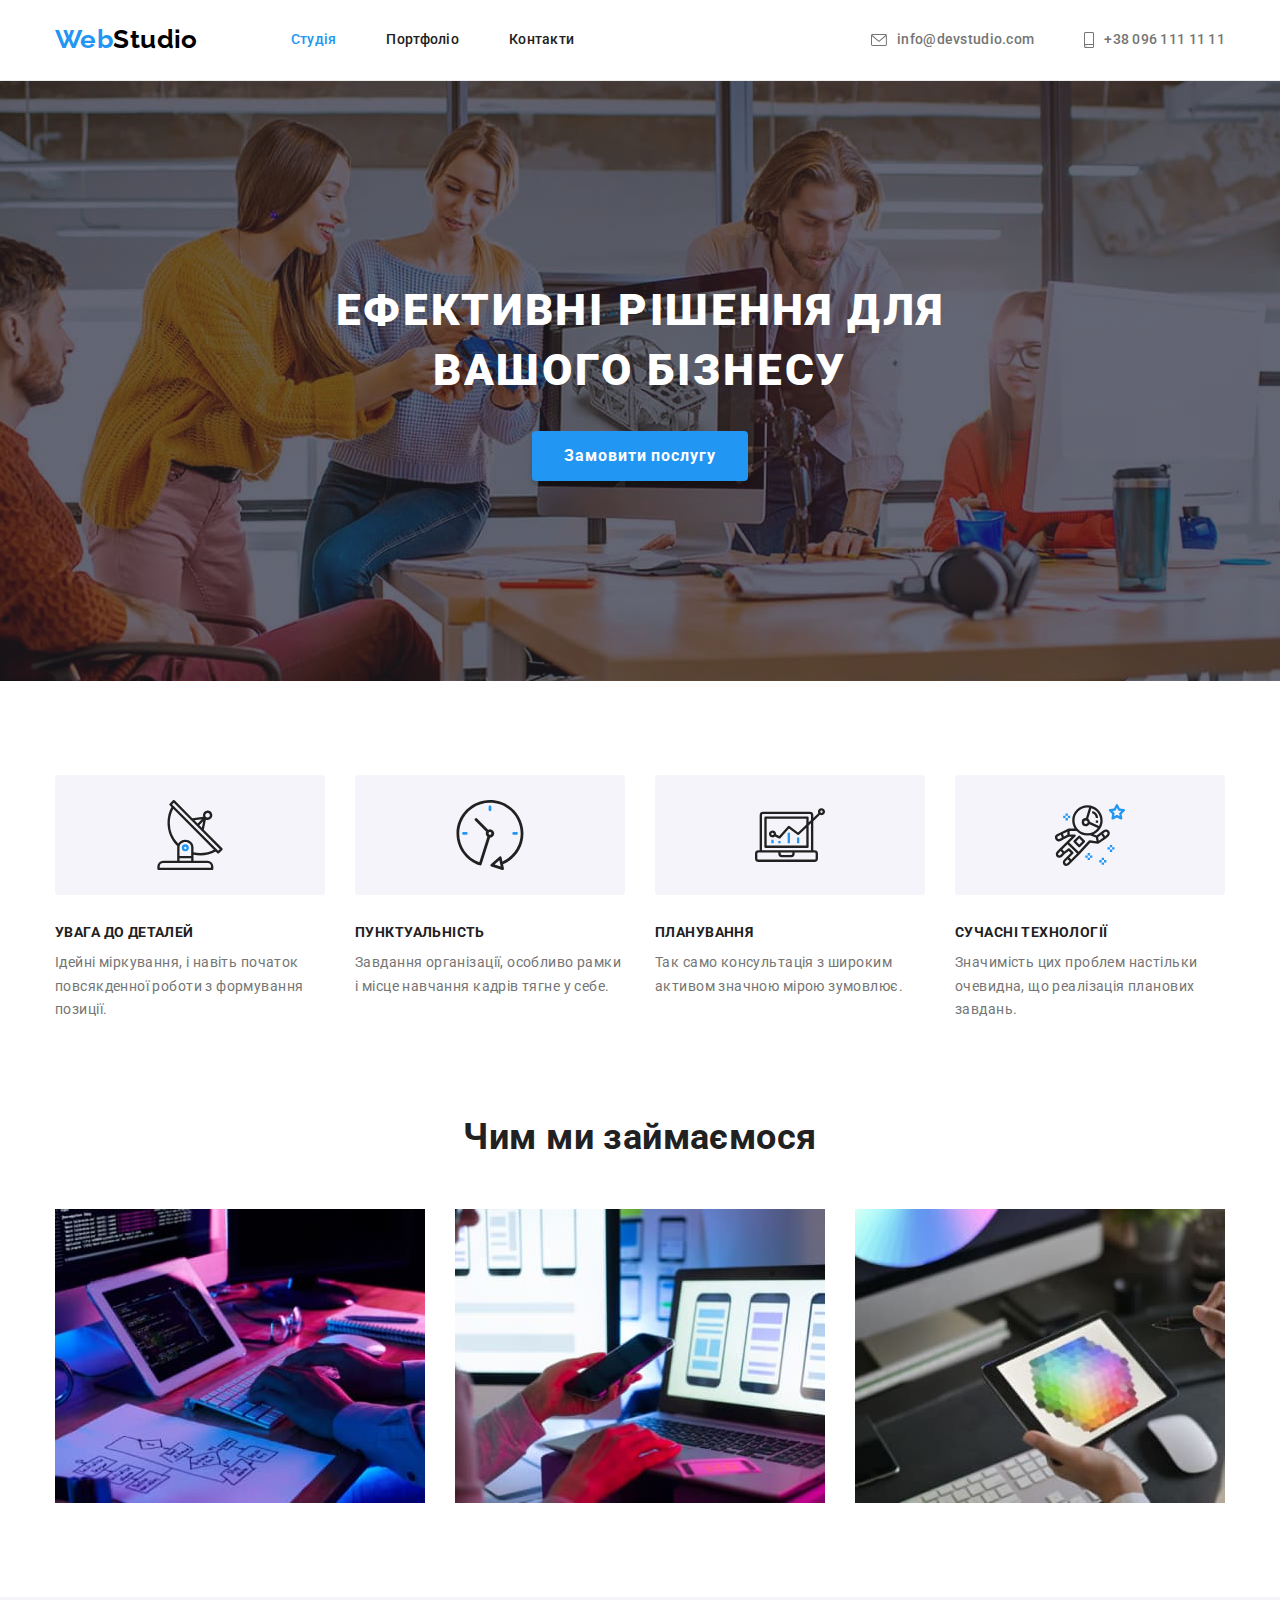
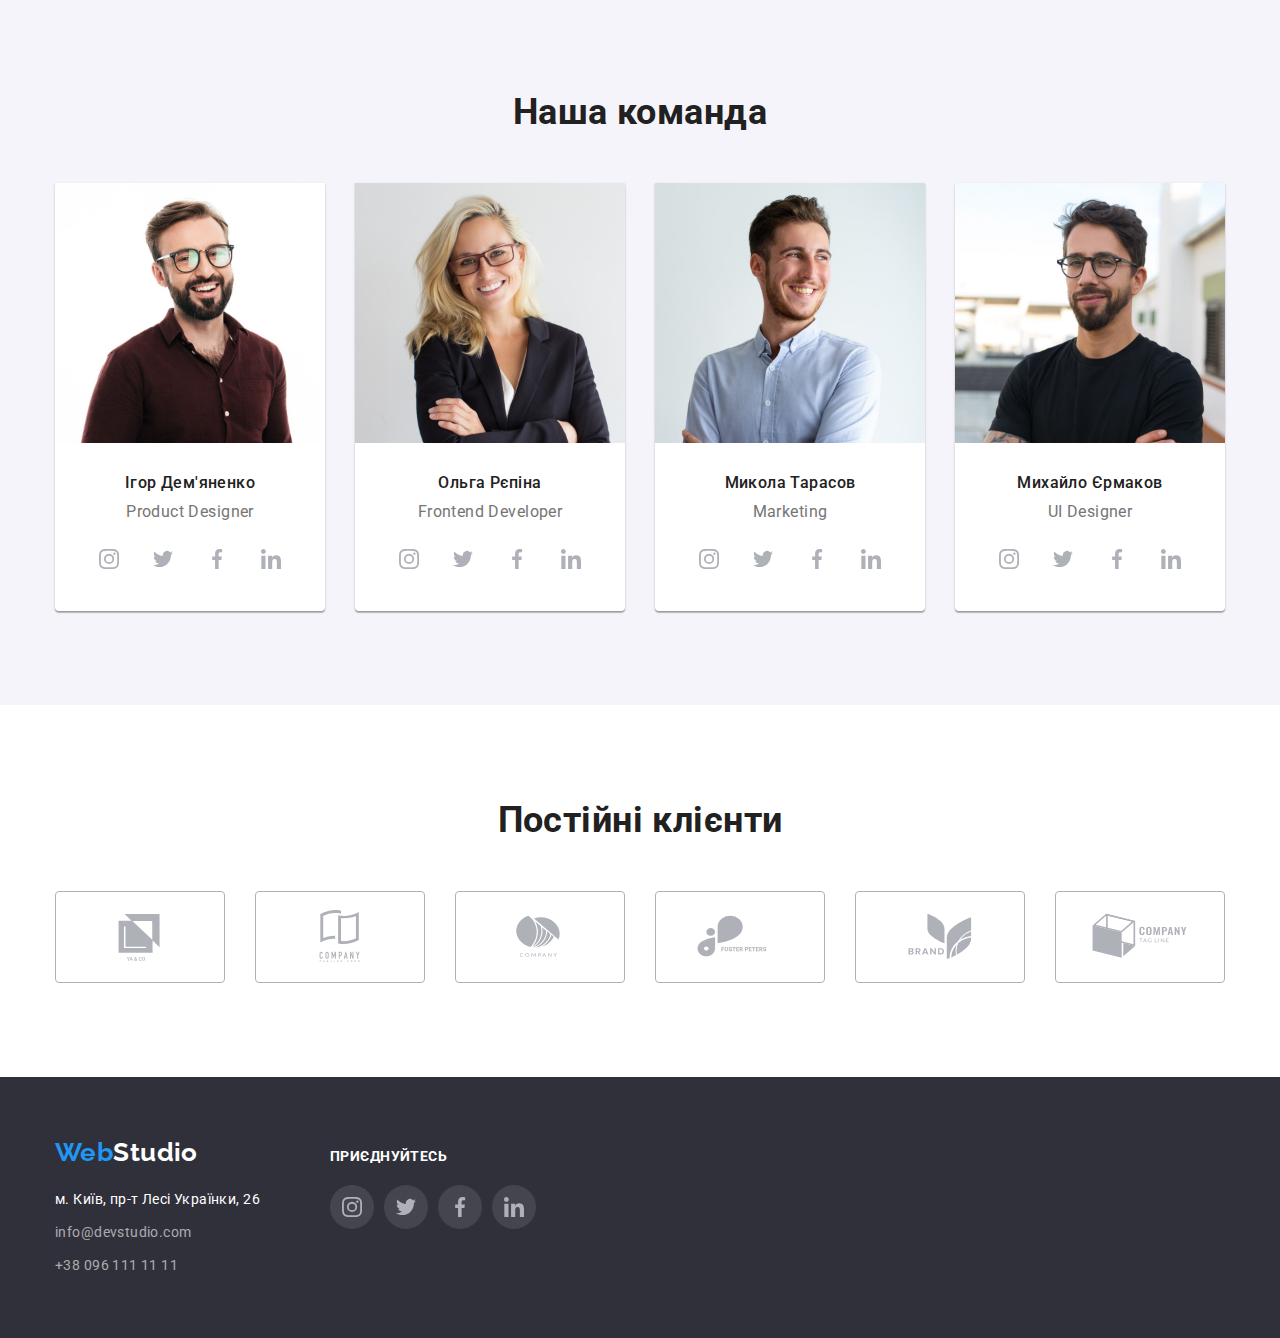
==== index.html @ 1051dbdd "add files" ====
<!DOCTYPE html>
<html lang="uk">
  <head>
    <meta charset="UTF-8" />
    <meta http-equiv="X-UA-Compatible" content="IE=edge" />
    <meta name="viewport" content="width=device-width, initial-scale=1.0" />
    <title>WebStudio</title>
    <link
      href="https://fonts.googleapis.com/css2?family=Raleway:wght@700&family=Roboto:wght@400;500;700;900&display=swap"
      rel="stylesheet"
    />
    <link
      rel="stylesheet"
      href="https://cdnjs.cloudflare.com/ajax/libs/modern-normalize/1.1.0/modern-normalize.css"
      integrity="sha512-Y0MM+V6ymRKN2zStTqzQ227DWhhp4Mzdo6gnlRnuaNCbc+YN/ZH0sBCLTM4M0oSy9c9VKiCvd4Jk44aCLrNS5Q=="
      crossorigin="anonymous"
      referrerpolicy="no-referrer"
    />
    <link rel="stylesheet" href="./css/styles.css" />
  </head>
  <body>
    <!-- Шапка сайту -->

    <header class="top">
      <div class="container">
        <nav class="nav">
          <a class="logo link" href="./index.html"
            >Web<span class="top-logo-studio">Studio</span></a
          >
          <ul class="nav-list list">
            <li class="nav-list-item">
              <a class="nav-link link current" href="./index.html">Студія</a>
            </li>
            <li class="nav-list-item">
              <a class="nav-link link" href="./portfolio.html">Портфоліо</a>
            </li>
            <li class="nav-list-item"><a class="nav-link link" href="">Контакти</a></li>
          </ul>
        </nav>
        <ul class="contact-list list">
          <li class="contact-list-item">
            <a class="contact-link link" href="mailto:info@devstudi.com">
              <svg class="icon-envelope" width="16px" height="12px">
                <use href="./images/icons.svg#icon-envelope"></use></svg
              >info@devstudio.com</a
            >
          </li>
          <li class="contact-list-item">
            <a class="contact-link link" href="tel:80961111111"
              ><svg class="icon-smartphone" width="10px" height="16px">
                <use href="./images/icons.svg#icon-smartphone"></use></svg
              >+38 096 111 11 11</a
            >
          </li>
        </ul>
      </div>
    </header>

    <main>
      <!-- Герой -->

      <section class="hero section">
        <div class="container">
          <h1 class="hero-title">Ефективні рішення для вашого бізнесу</h1>
          <button class="hero-button" type="button">Замовити послугу</button>
        </div>
      </section>

      <!-- Наші переваги -->

      <section class="features section">
        <div class="container">
          <h2 class="visually-hidden">Наші переваги</h2>
          <ul class="features-list list">
            <li class="features-list-item">
              <div class="icon-thumb">
                <svg class="features-icon" width="70px" height="70px">
                  <use href="./images/icons.svg#icon-antenna"></use>
                </svg>
              </div>

              <h3 class="features-title">Увага до деталей</h3>
              <p class="features-text">
                Ідейні міркування, і навіть початок повсякденної роботи з формування позиції.
              </p>
            </li>
            <li class="features-list-item">
              <div class="icon-thumb">
                <svg class="features-icon" width="70px" height="70px">
                  <use href="./images/icons.svg#icon-clock"></use>
                </svg>
              </div>
              <h3 class="features-title">Пунктуальність</h3>
              <p class="features-text">
                Завдання організації, особливо рамки і місце навчання кадрів тягне у себе.
              </p>
            </li>
            <li class="features-list-item">
              <div class="icon-thumb">
                <svg class="features-icon" width="70px" height="70px">
                  <use href="./images/icons.svg#icon-diagram"></use>
                </svg>
              </div>
              <h3 class="features-title">Планування</h3>
              <p class="features-text">
                Так само консультація з широким активом значною мірою зумовлює.
              </p>
            </li>
            <li class="features-list-item">
              <div class="icon-thumb">
                <svg class="features-icon" width="70px" height="70px">
                  <use href="./images/icons.svg#icon-astronaut"></use>
                </svg>
              </div>
              <h3 class="features-title">Сучасні технології</h3>
              <p class="features-text">
                Значимість цих проблем настільки очевидна, що реалізація планових завдань.
              </p>
            </li>
          </ul>
        </div>
      </section>

      <!-- Чим ми займаємося -->

      <section class="work section">
        <div class="container">
          <h2 class="section-title">Чим ми займаємося</h2>
          <ul class="work-list list">
            <li class="work-list-item">
              <img
                class="picture"
                src="./images/work/imga.jpg"
                alt="Розробка сайтів"
                width="370"
                height="294"
              />
            </li>
            <li class="work-list-item">
              <img
                class="picture"
                src="./images/work/imgb.jpg"
                alt="Створення мобільних версій сайтів"
                width="370"
                height="294"
              />
            </li>
            <li class="work-list-item">
              <img
                class="picture"
                src="./images/work/imgc.jpg"
                alt="Розробка дизайну"
                width="370"
                height="294"
              />
            </li>
          </ul>
        </div>
      </section>

      <!-- Наша команда -->

      <section class="team section">
        <div class="container">
          <h2 class="section-title">Наша команда</h2>
          <ul class="team-list list">
            <li class="team-list-item">
              <img
                class="picture"
                src="./images/our-team/ihor.jpg"
                alt="Ігор Дем'яненко"
                width="270"
                height="260"
              />
              <div class="card-description">
                <h3 class="team-title">Ігор Дем'яненко</h3>
                <p class="team-text">Product Designer</p>

                <ul class="social-links-list list">
                  <li class="social-list-item">
                    <a href="#" class="social-link link">
                      <svg class="social-icon" width="20px" height="20px">
                        <use href="./images/icons.svg#icon-instagram"></use>
                      </svg>
                    </a>
                  </li>
                  <li class="social-list-item">
                    <a href="" class="social-link link">
                      <svg class="social-icon" width="20px" height="20px">
                        <use href="./images/icons.svg#icon-twitter"></use>
                      </svg>
                    </a>
                  </li>
                  <li class="social-list-item">
                    <a href="" class="social-link link">
                      <svg class="social-icon" width="20px" height="20px">
                        <use href="./images/icons.svg#icon-facebook"></use>
                      </svg>
                    </a>
                  </li>
                  <li class="social-list-item">
                    <a href="" class="social-link link">
                      <svg class="social-icon" width="20px" height="20px">
                        <use href="./images/icons.svg#icon-linkedin"></use>
                      </svg>
                    </a>
                  </li>
                </ul>
              </div>
            </li>
            <li class="team-list-item">
              <img
                class="picture"
                src="./images/our-team/olga.jpg"
                alt="Ольга Рєпіна"
                width="270"
                height="260"
              />
              <div class="card-description">
                <h3 class="team-title">Ольга Рєпіна</h3>
                <p class="team-text">Frontend Developer</p>

                <ul class="social-links-list list">
                  <li class="social-list-item">
                    <a href="#" class="social-link link">
                      <svg class="social-icon" width="20px" height="20px">
                        <use href="./images/icons.svg#icon-instagram"></use>
                      </svg>
                    </a>
                  </li>
                  <li class="social-list-item">
                    <a href="" class="social-link link">
                      <svg class="social-icon" width="20px" height="20px">
                        <use href="./images/icons.svg#icon-twitter"></use>
                      </svg>
                    </a>
                  </li>
                  <li class="social-list-item">
                    <a href="" class="social-link link">
                      <svg class="social-icon" width="20px" height="20px">
                        <use href="./images/icons.svg#icon-facebook"></use>
                      </svg>
                    </a>
                  </li>
                  <li class="social-list-item">
                    <a href="" class="social-link link">
                      <svg class="social-icon" width="20px" height="20px">
                        <use href="./images/icons.svg#icon-linkedin"></use>
                      </svg>
                    </a>
                  </li>
                </ul>
              </div>
            </li>
            <li class="team-list-item">
              <img
                class="picture"
                src="./images/our-team/mykola.jpg"
                alt="Микола Тарасов"
                width="270"
                height="260"
              />
              <div class="card-description">
                <h3 class="team-title">Микола Тарасов</h3>
                <p class="team-text">Marketing</p>

                <ul class="social-links-list list">
                  <li class="social-list-item">
                    <a href="#" class="social-link link">
                      <svg class="social-icon" width="20px" height="20px">
                        <use href="./images/icons.svg#icon-instagram"></use>
                      </svg>
                    </a>
                  </li>
                  <li class="social-list-item">
                    <a href="" class="social-link link">
                      <svg class="social-icon" width="20px" height="20px">
                        <use href="./images/icons.svg#icon-twitter"></use>
                      </svg>
                    </a>
                  </li>
                  <li class="social-list-item">
                    <a href="" class="social-link link">
                      <svg class="social-icon" width="20px" height="20px">
                        <use href="./images/icons.svg#icon-facebook"></use>
                      </svg>
                    </a>
                  </li>
                  <li class="social-list-item">
                    <a href="" class="social-link link">
                      <svg class="social-icon" width="20px" height="20px">
                        <use href="./images/icons.svg#icon-linkedin"></use>
                      </svg>
                    </a>
                  </li>
                </ul>
              </div>
            </li>
            <li class="team-list-item">
              <img
                class="picture"
                src="./images/our-team/mykhailo.jpg"
                alt="Михайло Єрмаков"
                width="270"
                height="260"
              />
              <div class="card-description">
                <h3 class="team-title">Михайло Єрмаков</h3>
                <p class="team-text">UI Designer</p>

                <ul class="social-links-list list">
                  <li class="social-list-item">
                    <a href="#" class="social-link link">
                      <svg class="social-icon" width="20px" height="20px">
                        <use href="./images/icons.svg#icon-instagram"></use>
                      </svg>
                    </a>
                  </li>
                  <li class="social-list-item">
                    <a href="" class="social-link link">
                      <svg class="social-icon" width="20px" height="20px">
                        <use href="./images/icons.svg#icon-twitter"></use>
                      </svg>
                    </a>
                  </li>
                  <li class="social-list-item">
                    <a href="" class="social-link link">
                      <svg class="social-icon" width="20px" height="20px">
                        <use href="./images/icons.svg#icon-facebook"></use>
                      </svg>
                    </a>
                  </li>
                  <li class="social-list-item">
                    <a href="" class="social-link link">
                      <svg class="social-icon" width="20px" height="20px">
                        <use href="./images/icons.svg#icon-linkedin"></use>
                      </svg>
                    </a>
                  </li>
                </ul>
              </div>
            </li>
          </ul>
        </div>
      </section>

      <!-- Постійні клієнти -->

      <section class="clients section">
        <div class="container">
          <h2 class="clients-title">Постійні клієнти</h2>
          <ul class="clients-list list">
            <li class="client-list-item">
              <a href="" class="client-link link">
                <svg class="client-icon" width="160px" height="60px">
                  <use href="./images/icons.svg#icon-logo-one"></use>
                </svg>
              </a>
            </li>
            <li class="client-list-item">
              <a href="" class="client-link link">
                <svg class="client-icon" width="160px" height="60px">
                  <use href="./images/icons.svg#icon-logo-two"></use>
                </svg>
              </a>
            </li>
            <li class="client-list-item">
              <a href="" class="client-link link">
                <svg class="client-icon" width="160px" height="60px">
                  <use href="./images/icons.svg#icon-logo-three"></use>
                </svg>
              </a>
            </li>
            <li class="client-list-item">
              <a href="" class="client-link link">
                <svg class="client-icon" width="160px" height="60px">
                  <use href="./images/icons.svg#icon-logo-four"></use>
                </svg>
              </a>
            </li>
            <li class="client-list-item">
              <a href="" class="client-link link">
                <svg class="client-icon" width="160px" height="60px">
                  <use href="./images/icons.svg#icon-logo-five"></use>
                </svg>
              </a>
            </li>
            <li class="client-list-item">
              <a href="" class="client-link link">
                <svg class="client-icon" width="160px" height="60px">
                  <use href="./images/icons.svg#icon-logo-six"></use>
                </svg>
              </a>
            </li>
          </ul>
        </div>
      </section>
    </main>

    <!-- Футер -->
    <footer class="footer">
      <div class="container">
        <div class="addres-container">
          <a class="logo link" href="./index.html"
            >Web<span class="footer-logo-studio">Studio</span></a
          >
          <address>
            <ul class="address-contact list">
              <li class="address-list-item">
                <a
                  class="address-link link"
                  href="https://goo.gl/maps/CPtrU1FHBa2aNyZL9"
                  target="_blank"
                  rel="noopener noreferrer nofollow"
                  >м. Київ, пр-т Лесі Українки, 26</a
                >
              </li>
              <li class="address-list-item">
                <a class="contact-link link" href="mailto::info@devstudio.com"
                  >info@devstudio.com</a
                >
              </li>
              <li class="address-list-item">
                <a class="contact-link link" href="tel:380961111111">+38 096 111 11 11</a>
              </li>
            </ul>
          </address>
        </div>
        <div class="join">
          <h2 class="join-title">Приєднуйтесь</h2>
          <ul class="social-links-list list">
            <li class="social-list-item">
              <a href="#" class="social-link link">
                <svg class="social-icon" width="20px" height="20px">
                  <use href="./images/icons.svg#icon-instagram"></use>
                </svg>
              </a>
            </li>
            <li class="social-list-item">
              <a href="" class="social-link link">
                <svg class="social-icon" width="20px" height="20px">
                  <use href="./images/icons.svg#icon-twitter"></use>
                </svg>
              </a>
            </li>
            <li class="social-list-item">
              <a href="" class="social-link link">
                <svg class="social-icon" width="20px" height="20px">
                  <use href="./images/icons.svg#icon-facebook"></use>
                </svg>
              </a>
            </li>
            <li class="social-list-item">
              <a href="" class="social-link link">
                <svg class="social-icon" width="20px" height="20px">
                  <use href="./images/icons.svg#icon-linkedin"></use>
                </svg>
              </a>
            </li>
          </ul>
        </div>
      </div>
    </footer>
  </body>
</html>
---- css/styles.css ----
:root {
  --accent-color: #2196f3;
  --header-logo-studio-color: #000000;
  --footer-logo-studio-color: #ffffff;

  --primary-text-color: #757575;
  --secondary-text-color: #ffffff;

  --nav-link-text-color: #212121;

  --primary-title-color: #212121;
  --secondary-title-color: #ffffff;

  --icons-color: #afb1b8;

  --bg-site-color: #f5f5f5;
  --bg-footer-color: #2f303a;
  --bg-hero-color: #c4c4c4;
  --bg-features-icon-color: #f5f4fa;
  --bg-team-section-color: #f5f4fa;
  --bg-team-card-color: #ffffff;

  --footer-contacts-color: rgba(255, 255, 255, 0.6);

  --team-font-size: 16px;
  --portfolio-text-font-size: 16px;
  --portfolio-title-font-size: 18px;
  --section-title-font-size: 36px;

  --portfolio-btn-bgcolor: #f5f4fa;
}

body {
  color: var(--primary-text-color);

  font-family: 'Roboto', sans-serif;
  font-size: 14px;
  letter-spacing: 0.03em;
}

img {
  display: block;
  max-width: 100%;
  height: auto;
}

h1,
h2,
h3,
p {
  margin-top: 0;
  margin-bottom: 0;
}

.section {
  padding-top: 94px;
  padding-bottom: 94px;
}

.container {
  margin: 0 auto;
  width: 1200px;
  padding: 0 15px;
}

.list {
  margin-top: 0;
  margin-bottom: 0;
  padding-left: 0;

  list-style: none;
}

.link {
  text-decoration: none;
  color: var(--primary-text-color);
}

.visually-hidden {
  position: absolute;
  white-space: nowrap;
  width: 1px;
  height: 1px;
  overflow: hidden;
  border: 0;
  padding: 0;
  clip: rect(0 0 0 0);
  clip-path: inset(50%);
  margin: -1px;
}

/* ===== HEADER ===== */

.top {
  border-bottom: 1px solid #ececec;
}

.top .container {
  display: flex;
  align-items: center;
}

.nav {
  display: flex;
  align-items: center;
}

.top .logo {
  padding-top: 24px;
  padding-bottom: 25px;
  margin-right: 93px;
}

.logo {
  display: inline-block;

  font-family: Raleway;
  font-weight: 700;
  font-size: 26px;
  line-height: 1.19;

  color: var(--accent-color);
}

.top-logo-studio {
  color: var(--header-logo-studio-color);
}

.nav-list {
  display: flex;
  column-gap: 50px;
}

.nav-link {
  padding-top: 32px;
  padding-bottom: 32px;

  color: var(--nav-link-text-color);
}
.nav-link.current {
  color: var(--accent-color);
}

.contact-list {
  display: flex;
  margin-left: auto;
  column-gap: 50px;
}

.top .contact-link {
  align-items: center;
  padding-top: 32px;
  padding-bottom: 32px;

  color: var(--primary-text-color);
}

.nav-link,
.top .contact-link {
  display: flex;
  align-items: center;
  justify-content: center;
  font-weight: 500;
  line-height: 1.14;
  letter-spacing: 0.02em;
}

.icon-envelope,
.icon-smartphone {
  fill: currentColor;
  margin-right: 10px;
}

.icon-envelope:hover,
.icon-smartphone:hover {
  fill: currentColor;
}

/* ===== HERO ===== */

.hero {
  text-align: center;
  max-width: 1600px;
  margin-right: auto;
  margin-left: auto;
  padding-top: 200px;
  padding-bottom: 200px;

  background-image: linear-gradient(rgba(47, 48, 58, 0.4), rgba(47, 48, 58, 0.4)),
    url('../images/header-bg.jpg');
  background-repeat: no-repeat;
  background-position: center;
  background-size: cover;

  background-color: var(--bg-hero-color);
}

.hero-title {
  width: 696px;
  margin-right: auto;
  margin-left: auto;
  margin-bottom: 30px;

  font-weight: 900;
  font-size: 44px;
  line-height: 1.36;
  letter-spacing: 0.06em;
  text-transform: uppercase;

  color: var(--secondary-title-color);
}

.hero-button {
  width: 216px;
  height: 50px;
  box-shadow: 0px 4px 4px rgba(0, 0, 0, 0.15);
  border-radius: 4px;
  border-color: transparent;

  font-family: inherit;
  font-weight: 700;
  font-size: 16px;
  line-height: 1.88;
  letter-spacing: 0.06em;

  color: var(--secondary-title-color);
  background: var(--accent-color);
  cursor: pointer;
}

.hero-button:active {
  background: #188ce8;
}

/* ===== FEATURES ===== */

.features-list {
  display: flex;
}

.features-list-item {
  width: 270px;
  margin-right: 30px;
}

.features-list-item:last-child {
  margin-right: 0;
}

.features-title {
  margin-bottom: 10px;

  font-size: var(--features-font-size);
  line-height: 1.14;
  text-transform: uppercase;

  color: var(--primary-title-color);
}

.features-text {
  font-size: var(--features-font-size);
  line-height: 1.71;
}

.icon-thumb {
  display: flex;
  justify-content: center;
  align-items: center;
  height: 120px;
  border-radius: 4px;
  margin-bottom: 30px;
  background-color: var(--bg-features-icon-color);
}

/* ===== WORK ===== */

.work {
  padding-top: 0;
}

.section-title {
  color: var(--primary-title-color);

  font-size: var(--section-title-font-size);
  line-height: 1.17;
  text-align: center;
}

.work .section-title {
  margin-bottom: 50px;
}

.work-list {
  display: flex;
  flex-basis: calc((100% - 60px) / 3);
  column-gap: 30px;
}

/* ===== TEAM ===== */

.team {
  max-width: 1600px;
  margin-left: auto;
  margin-right: auto;
  text-align: center;
  background-color: var(--bg-team-section-color);
}

.team .section-title {
  margin-bottom: 50px;
}
.team-list {
  display: flex;
  flex-basis: calc((100% - 90px) / 4);
  column-gap: 30px;
}

.team-list-item {
  background-color: var(--bg-team-card-color);

  box-shadow: 0px 1px 3px rgba(0, 0, 0, 0.12), 0px 1px 1px rgba(0, 0, 0, 0.14),
    0px 2px 1px rgba(0, 0, 0, 0.2);
  border-radius: 0px 0px 4px 4px;
}

.team .card-description {
  padding-top: 30px;
  padding-bottom: 30px;
}

.team-title {
  margin-bottom: 10px;
  font-weight: 500;

  color: var(--primary-title-color);
}

.team-title,
.team-text {
  font-size: var(--team-font-size);
  line-height: 1.19;
}

.team-text {
  margin-bottom: 16px;
}

.social-links-list {
  display: flex;
  justify-content: center;
  column-gap: 10px;
}

.social-link {
  display: flex;
  align-items: center;
  justify-content: center;
  width: 44px;
  height: 44px;
  border-radius: 50%;
  background-color: #ffffff;
}

.social-link:hover,
.social-link:focus {
  background-color: var(--accent-color);
}

.social-icon {
  fill: var(--icons-color);
}
.social-link:hover .social-icon,
.social-link:focus .social-icon {
  fill: #ffffff;
}

/* ===== CLIENTS ===== */

.clients-title {
  font-size: 36px;
  line-height: 1.17;
  text-align: center;
  margin-bottom: 50px;

  color: var(--primary-title-color);
}

.clients-list {
  display: flex;
  column-gap: 30px;
}

.client-link {
  display: flex;
  justify-content: center;
  align-items: center;
  width: 170px;
  height: 92px;
  border: 1px solid #afb1b8;
  border-radius: 4px;
}

.client-link:hover,
.client-link:focus {
  border: 1px solid var(--accent-color);
}

.client-icon {
  fill: var(--icons-color);
}

.client-link:hover .client-icon,
.client-link:focus .client-icon {
  fill: var(--accent-color);
}

/* ===== FOOTER ===== */

.footer {
  background-color: var(--bg-footer-color);
  padding-top: 60px;
  padding-bottom: 60px;
}

.footer .container {
  display: flex;
  align-items: baseline;
  column-gap: 70px;
}

.footer .logo {
  margin-bottom: 20px;
}
.footer-logo-studio {
  color: var(--footer-logo-studio-color);
}

.address-list-item:not(:last-child) {
  margin-bottom: 9px;
}

.address-link {
  line-height: 1.71;
  font-style: normal;

  color: var(--secondary-text-color);
}

.footer .contact-link {
  line-height: 1.71;
  font-style: normal;

  color: var(--footer-contacts-color);
}

.join-title {
  font-size: 14px;
  margin-bottom: 20px;
  line-height: 1.14;
  text-transform: uppercase;

  color: #ffffff;
}

.join .social-link {
  background-color: rgba(255, 255, 255, 0.1);
}

.join .social-link:hover,
.join .social-link:focus {
  background-color: var(--accent-color);
}
/* ===== hover & focus ===== */

.logo:focus,
.nav-link:hover,
.nav-link:focus,
.contact-link:hover,
.contact-link:focus,
.button:focus {
  color: var(--accent-color);
}

/* ===== PORTFOLIO ===== */

.filters-list {
  display: flex;
  justify-content: center;
  margin-bottom: 50px;
}

.filters-item:not(:last-child) {
  margin-right: 8px;
}

.btn-filter {
  border: 1px solid transparent;
  border-radius: 4px;
  padding: 6px 22px;

  background-color: var(--portfolio-btn-bgcolor);
  color: var(--primary-title-color);

  font-weight: 500;
  font-size: 16px;
  line-height: 1.62;

  cursor: pointer;
}

.btn-filter:hover,
.btn-filter:focus {
  background-color: var(--accent-color);
  color: var(--secondary-text-color);
  box-shadow: 0px 3px 1px rgba(0, 0, 0, 0.1), 0px 1px 2px rgba(0, 0, 0, 0.08),
    0px 2px 2px rgba(0, 0, 0, 0.12);
}

.btn-filter.current {
  color: var(--secondary-text-color);
  background-color: var(--accent-color);
}

/* ===== EXAMPLES ===== */

.examples-list {
  display: flex;
  flex-wrap: wrap;
  gap: 30px;
}

.examples-list-item {
  flex-basis: calc((100% - 60px) / 3);
  background-color: #ffffff;
}

.example-link {
  display: block;
}

.example-link:hover,
.example-link:focus {
  box-shadow: 0px 1px 1px rgba(0, 0, 0, 0.12), 0px 4px 4px rgba(0, 0, 0, 0.06),
    1px 4px 6px rgba(0, 0, 0, 0.16);
}

.examples .card-description {
  padding: 20px 24px;

  border-bottom: 1px solid #eeeeee;
  border-left: 1px solid #eeeeee;
  border-right: 1px solid #eeeeee;
}

.portfolio-title {
  margin-bottom: 4px;

  font-size: var(--portfolio-title-font-size);
  line-height: 2;
  letter-spacing: 0.06em;

  color: var(--primary-title-color);
}

.portfolio-text {
  font-size: var(--portfolio-text-font-size);
  line-height: 1.88;
}
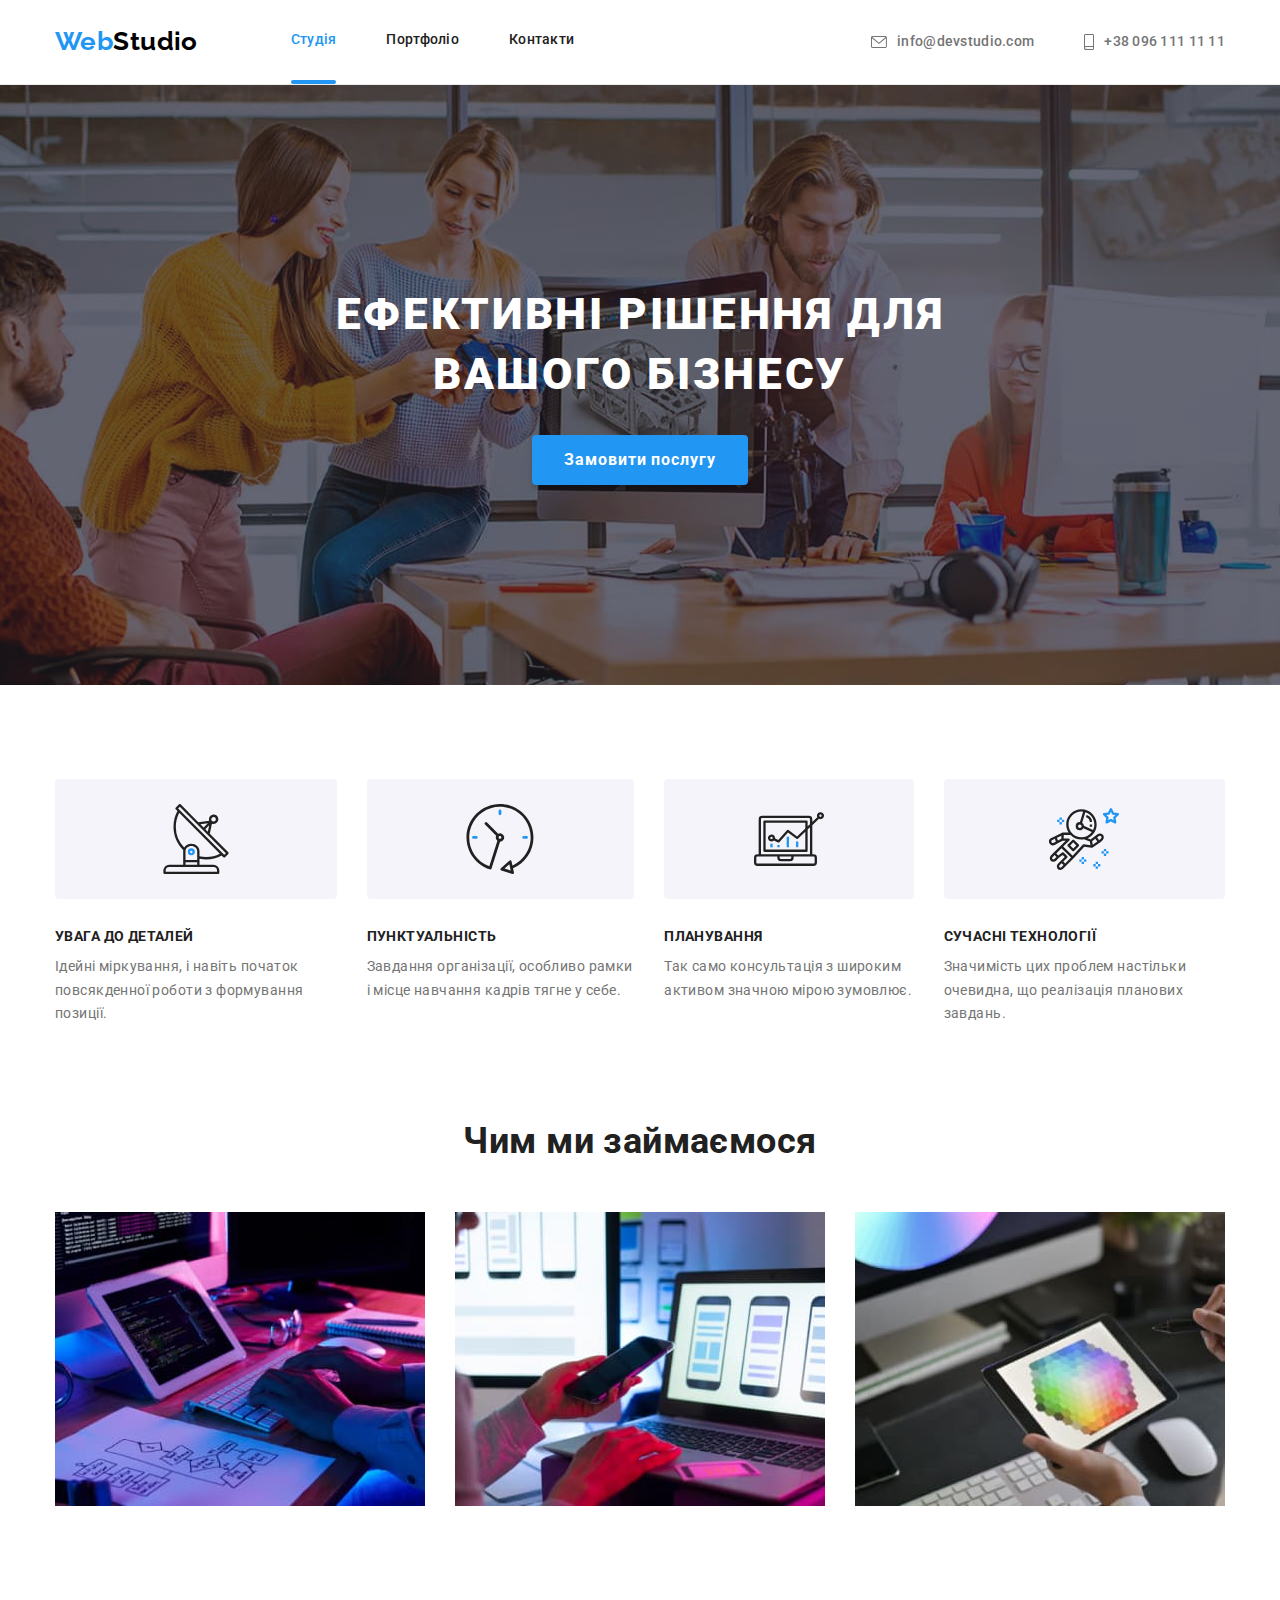
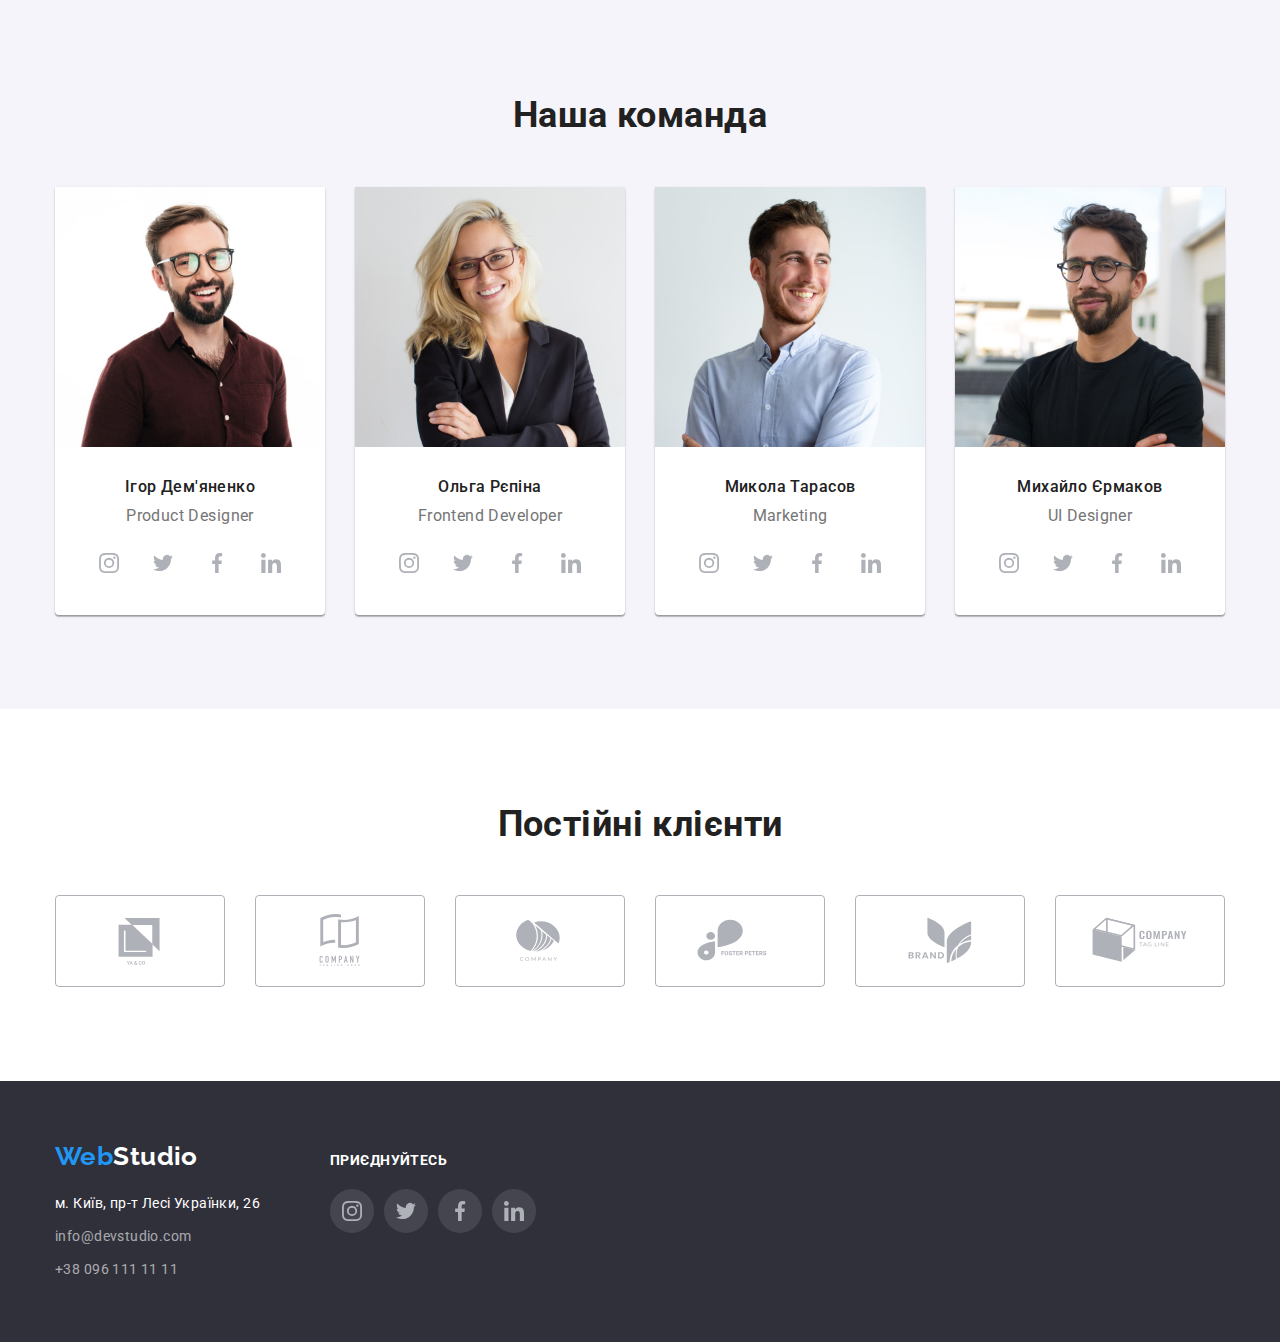
==== commit 3751614d: "Add blue underline to current page" ====
--- a/index.html
+++ b/index.html
@@ -132,8 +132,8 @@
                 class="picture"
                 src="./images/work/imga.jpg"
                 alt="Розробка сайтів"
-                width="370"
-                height="294"
+                width="370px"
+                height="294px"
               />
             </li>
             <li class="work-list-item">
@@ -141,8 +141,8 @@
                 class="picture"
                 src="./images/work/imgb.jpg"
                 alt="Створення мобільних версій сайтів"
-                width="370"
-                height="294"
+                width="370px"
+                height="294px"
               />
             </li>
             <li class="work-list-item">
@@ -150,8 +150,8 @@
                 class="picture"
                 src="./images/work/imgc.jpg"
                 alt="Розробка дизайну"
-                width="370"
-                height="294"
+                width="370px"
+                height="294px"
               />
             </li>
           </ul>
@@ -169,8 +169,8 @@
                 class="picture"
                 src="./images/our-team/ihor.jpg"
                 alt="Ігор Дем'яненко"
-                width="270"
-                height="260"
+                width="270px"
+                height="260px"
               />
               <div class="card-description">
                 <h3 class="team-title">Ігор Дем'яненко</h3>
@@ -213,8 +213,8 @@
                 class="picture"
                 src="./images/our-team/olga.jpg"
                 alt="Ольга Рєпіна"
-                width="270"
-                height="260"
+                width="270px"
+                height="260px"
               />
               <div class="card-description">
                 <h3 class="team-title">Ольга Рєпіна</h3>
@@ -257,8 +257,8 @@
                 class="picture"
                 src="./images/our-team/mykola.jpg"
                 alt="Микола Тарасов"
-                width="270"
-                height="260"
+                width="270px"
+                height="260px"
               />
               <div class="card-description">
                 <h3 class="team-title">Микола Тарасов</h3>
@@ -301,8 +301,8 @@
                 class="picture"
                 src="./images/our-team/mykhailo.jpg"
                 alt="Михайло Єрмаков"
-                width="270"
-                height="260"
+                width="270px"
+                height="260px"
               />
               <div class="card-description">
                 <h3 class="team-title">Михайло Єрмаков</h3>
--- a/css/styles.css
+++ b/css/styles.css
@@ -138,7 +138,19 @@
   color: var(--nav-link-text-color);
 }
 .nav-link.current {
+  flex-direction: column;
+  padding-bottom: 0;
   color: var(--accent-color);
+}
+
+.nav-link.current::after {
+  content: '';
+  display: block;
+  height: 4px;
+  width: 100%;
+  border-radius: 2px;
+  margin-top: 32px;
+  background-color: var(--accent-color);
 }
 
 .contact-list {
@@ -169,11 +181,6 @@
 .icon-smartphone {
   fill: currentColor;
   margin-right: 10px;
-}
-
-.icon-envelope:hover,
-.icon-smartphone:hover {
-  fill: currentColor;
 }
 
 /* ===== HERO ===== */
@@ -236,15 +243,8 @@
 
 .features-list {
   display: flex;
-}
-
-.features-list-item {
-  width: 270px;
-  margin-right: 30px;
-}
-
-.features-list-item:last-child {
-  margin-right: 0;
+  flex-basis: calc((100% - 90px) / 4);
+  column-gap: 30px;
 }
 
 .features-title {
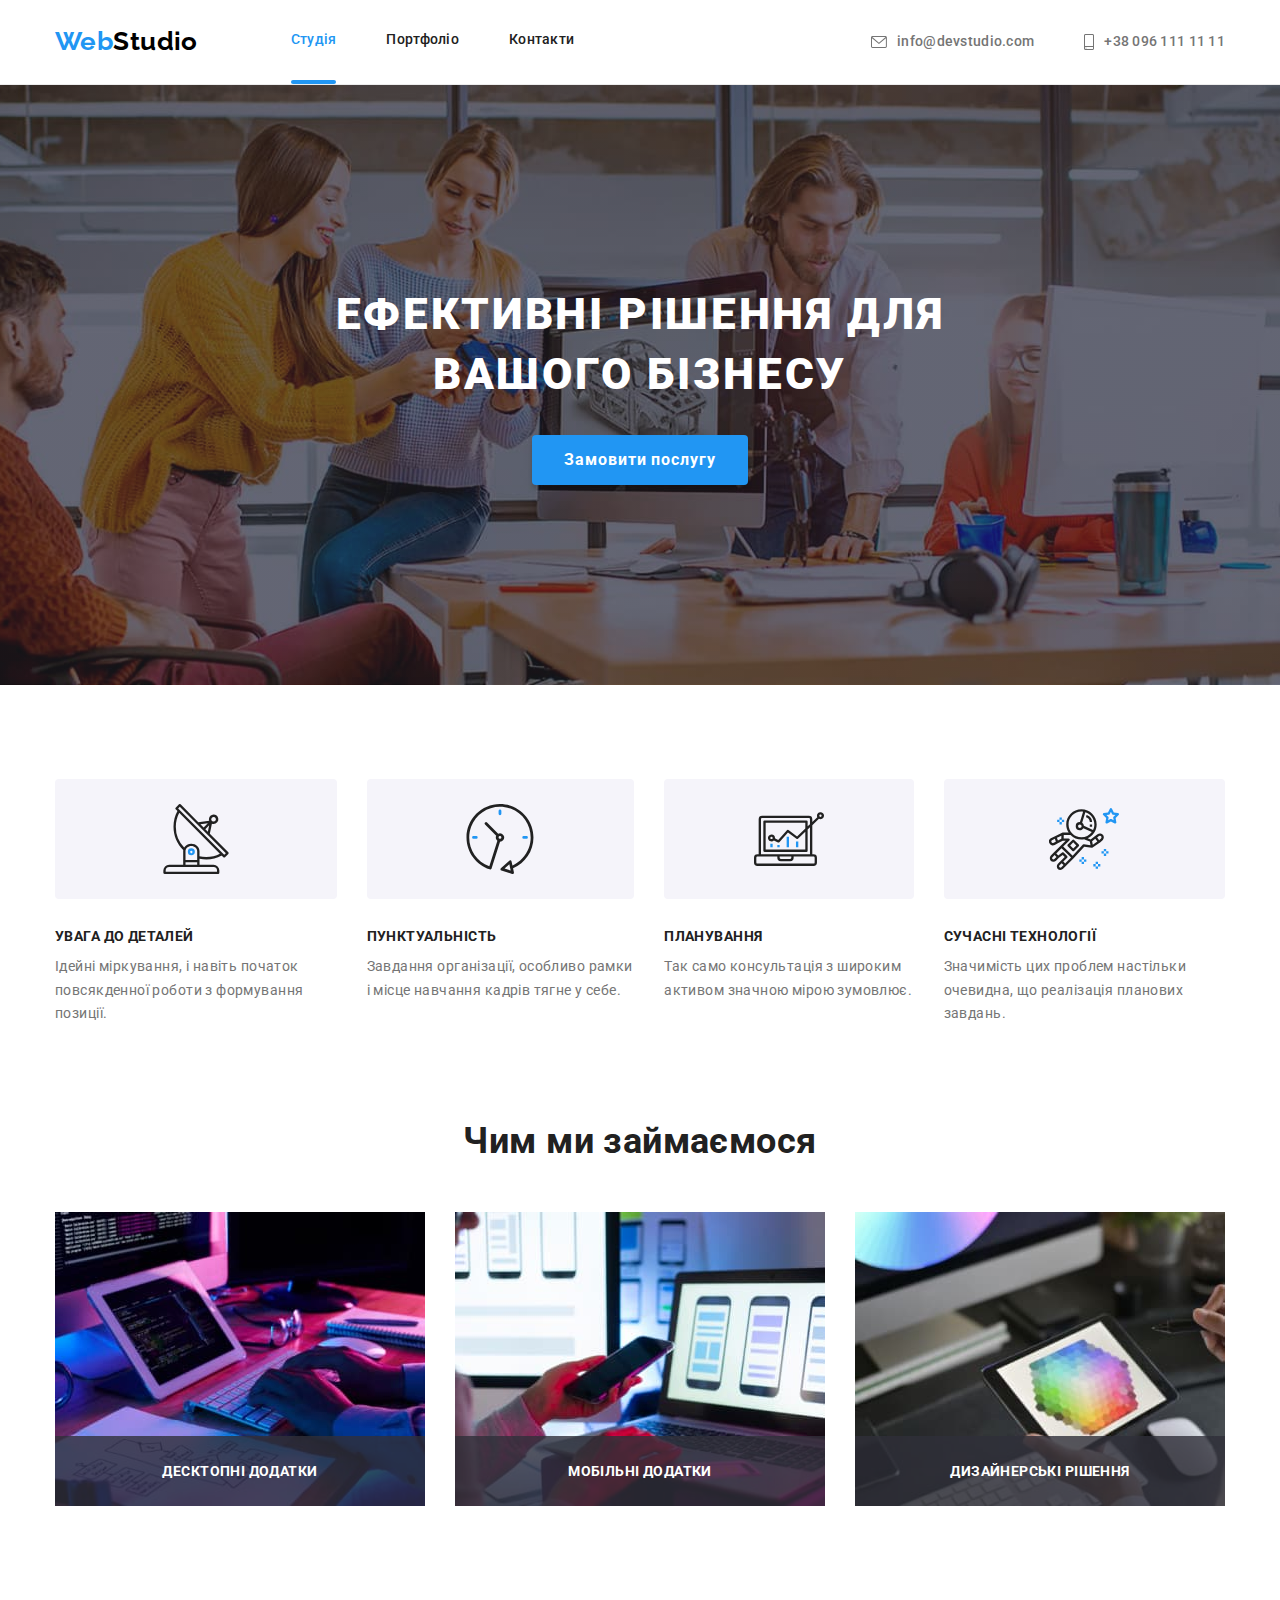
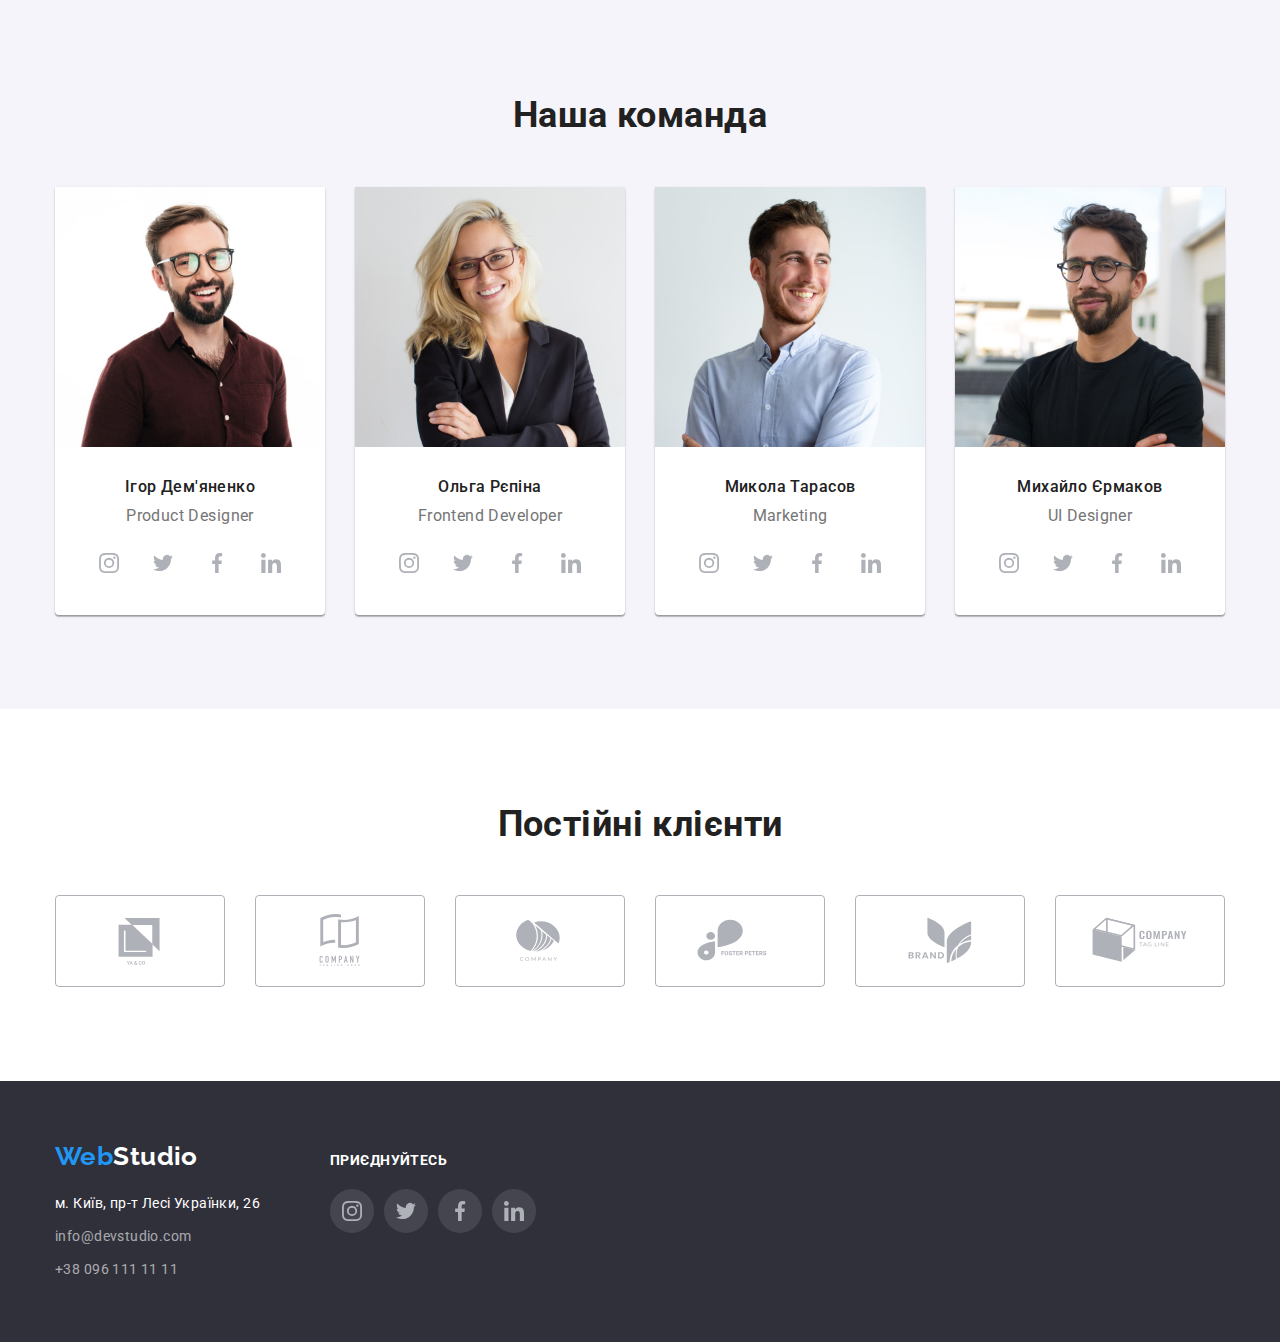
==== commit cdebe3a1: "add labels on pictures in section "work"" ====
--- a/index.html
+++ b/index.html
@@ -128,31 +128,41 @@
           <h2 class="section-title">Чим ми займаємося</h2>
           <ul class="work-list list">
             <li class="work-list-item">
-              <img
-                class="picture"
-                src="./images/work/imga.jpg"
-                alt="Розробка сайтів"
-                width="370px"
-                height="294px"
-              />
+              <div class="picture-thumb">
+                <img
+                  class="picture"
+                  src="./images/work/imga.jpg"
+                  alt="Розробка сайтів"
+                  width="370px"
+                  height="294px"
+                />
+
+                <div class="work-label"><h2 class="work-label-text">Десктопні додатки</h2></div>
+              </div>
             </li>
             <li class="work-list-item">
-              <img
-                class="picture"
-                src="./images/work/imgb.jpg"
-                alt="Створення мобільних версій сайтів"
-                width="370px"
-                height="294px"
-              />
+              <div class="picture-thumb">
+                <img
+                  class="picture"
+                  src="./images/work/imgb.jpg"
+                  alt="Створення мобільних версій сайтів"
+                  width="370px"
+                  height="294px"
+                />
+                <div class="work-label"><h2 class="work-label-text">Мобільні додатки</h2></div>
+              </div>
             </li>
             <li class="work-list-item">
-              <img
-                class="picture"
-                src="./images/work/imgc.jpg"
-                alt="Розробка дизайну"
-                width="370px"
-                height="294px"
-              />
+              <div class="picture-thumb">
+                <img
+                  class="picture"
+                  src="./images/work/imgc.jpg"
+                  alt="Розробка дизайну"
+                  width="370px"
+                  height="294px"
+                />
+                <div class="work-label"><h2 class="work-label-text">Дизайнерські рішення</h2></div>
+              </div>
             </li>
           </ul>
         </div>
--- a/css/styles.css
+++ b/css/styles.css
@@ -48,8 +48,7 @@
 h2,
 h3,
 p {
-  margin-top: 0;
-  margin-bottom: 0;
+  margin: 0;
 }
 
 .section {
@@ -132,6 +131,8 @@
 }
 
 .nav-link {
+  transition: color 250ms cubic-bezier(0.4, 0, 0.2, 1);
+
   padding-top: 32px;
   padding-bottom: 32px;
 
@@ -160,6 +161,8 @@
 }
 
 .top .contact-link {
+  transition: color 250ms cubic-bezier(0.4, 0, 0.2, 1);
+
   align-items: center;
   padding-top: 32px;
   padding-bottom: 32px;
@@ -296,6 +299,28 @@
   column-gap: 30px;
 }
 
+.picture-thumb {
+  position: relative;
+}
+
+.work-label {
+  position: absolute;
+  bottom: 0;
+  display: flex;
+  justify-content: center;
+  align-items: center;
+  width: 370px;
+  height: 70px;
+  background-color: rgba(47, 48, 58, 0.8);
+}
+
+.work-label-text {
+  font-size: 14px;
+  line-height: 1.14;
+  text-transform: uppercase;
+
+  color: #ffffff;
+}
 /* ===== TEAM ===== */
 
 .team {
@@ -359,6 +384,8 @@
   height: 44px;
   border-radius: 50%;
   background-color: #ffffff;
+
+  transition: background-color 250ms cubic-bezier(0.4, 0, 0.2, 1);
 }
 
 .social-link:hover,
@@ -367,6 +394,7 @@
 }
 
 .social-icon {
+  transition: fill 250ms cubic-bezier(0.4, 0, 0.2, 1);
   fill: var(--icons-color);
 }
 .social-link:hover .social-icon,
@@ -391,6 +419,8 @@
 }
 
 .client-link {
+  transition: border 250ms cubic-bezier(0.4, 0, 0.2, 1);
+
   display: flex;
   justify-content: center;
   align-items: center;
@@ -406,6 +436,7 @@
 }
 
 .client-icon {
+  transition: fill 250ms cubic-bezier(0.4, 0, 0.2, 1);
   fill: var(--icons-color);
 }
 
@@ -447,6 +478,8 @@
 }
 
 .footer .contact-link {
+  transition: color 250ms cubic-bezier(0.4, 0, 0.2, 1);
+
   line-height: 1.71;
   font-style: normal;
 
@@ -498,13 +531,15 @@
   border-radius: 4px;
   padding: 6px 22px;
 
-  background-color: var(--portfolio-btn-bgcolor);
-  color: var(--primary-title-color);
-
   font-weight: 500;
   font-size: 16px;
   line-height: 1.62;
 
+  transition: background-color 250ms cubic-bezier(0.4, 0, 0.2, 1),
+    color 250ms cubic-bezier(0.4, 0, 0.2, 1), box-shadow 250ms cubic-bezier(0.4, 0, 0.2, 1);
+
+  background-color: var(--portfolio-btn-bgcolor);
+  color: var(--primary-title-color);
   cursor: pointer;
 }
 
@@ -536,6 +571,8 @@
 
 .example-link {
   display: block;
+
+  transition: box-shadow 250ms cubic-bezier(0.4, 0, 0.2, 1);
 }
 
 .example-link:hover,
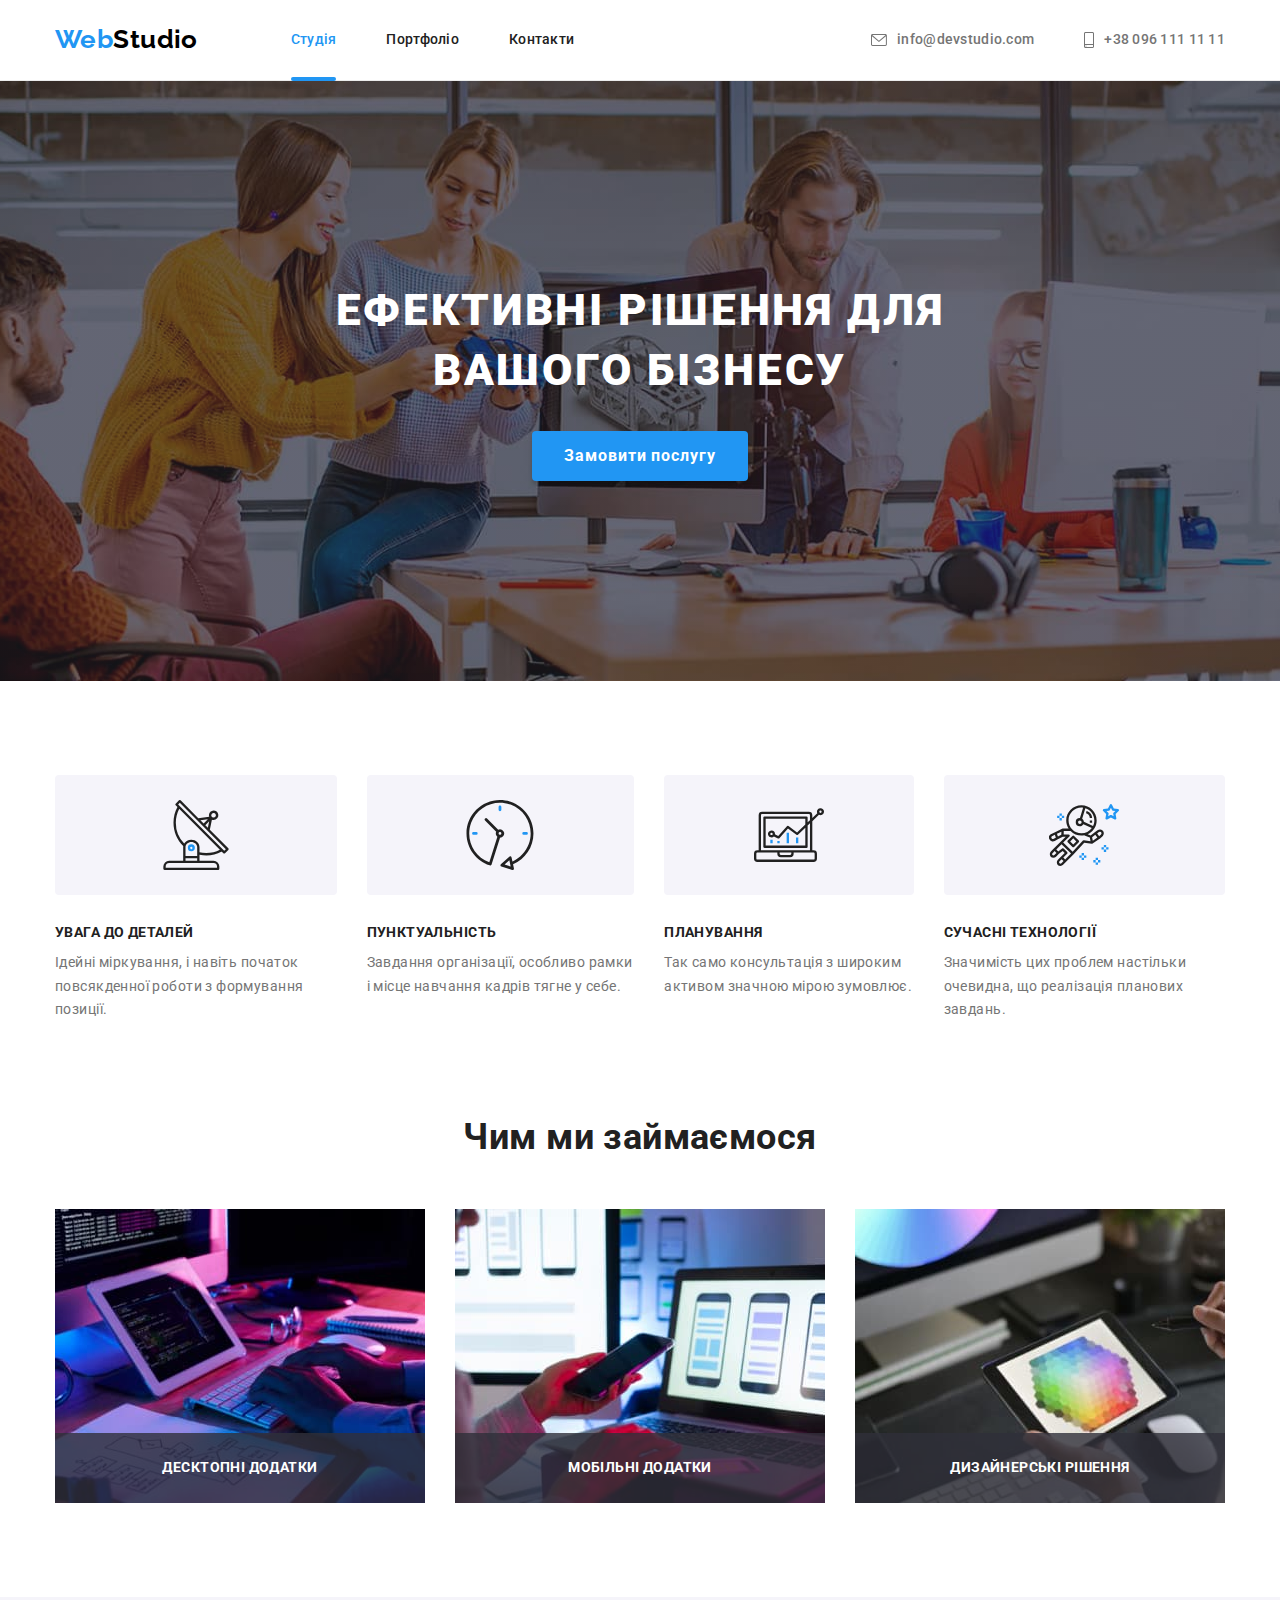
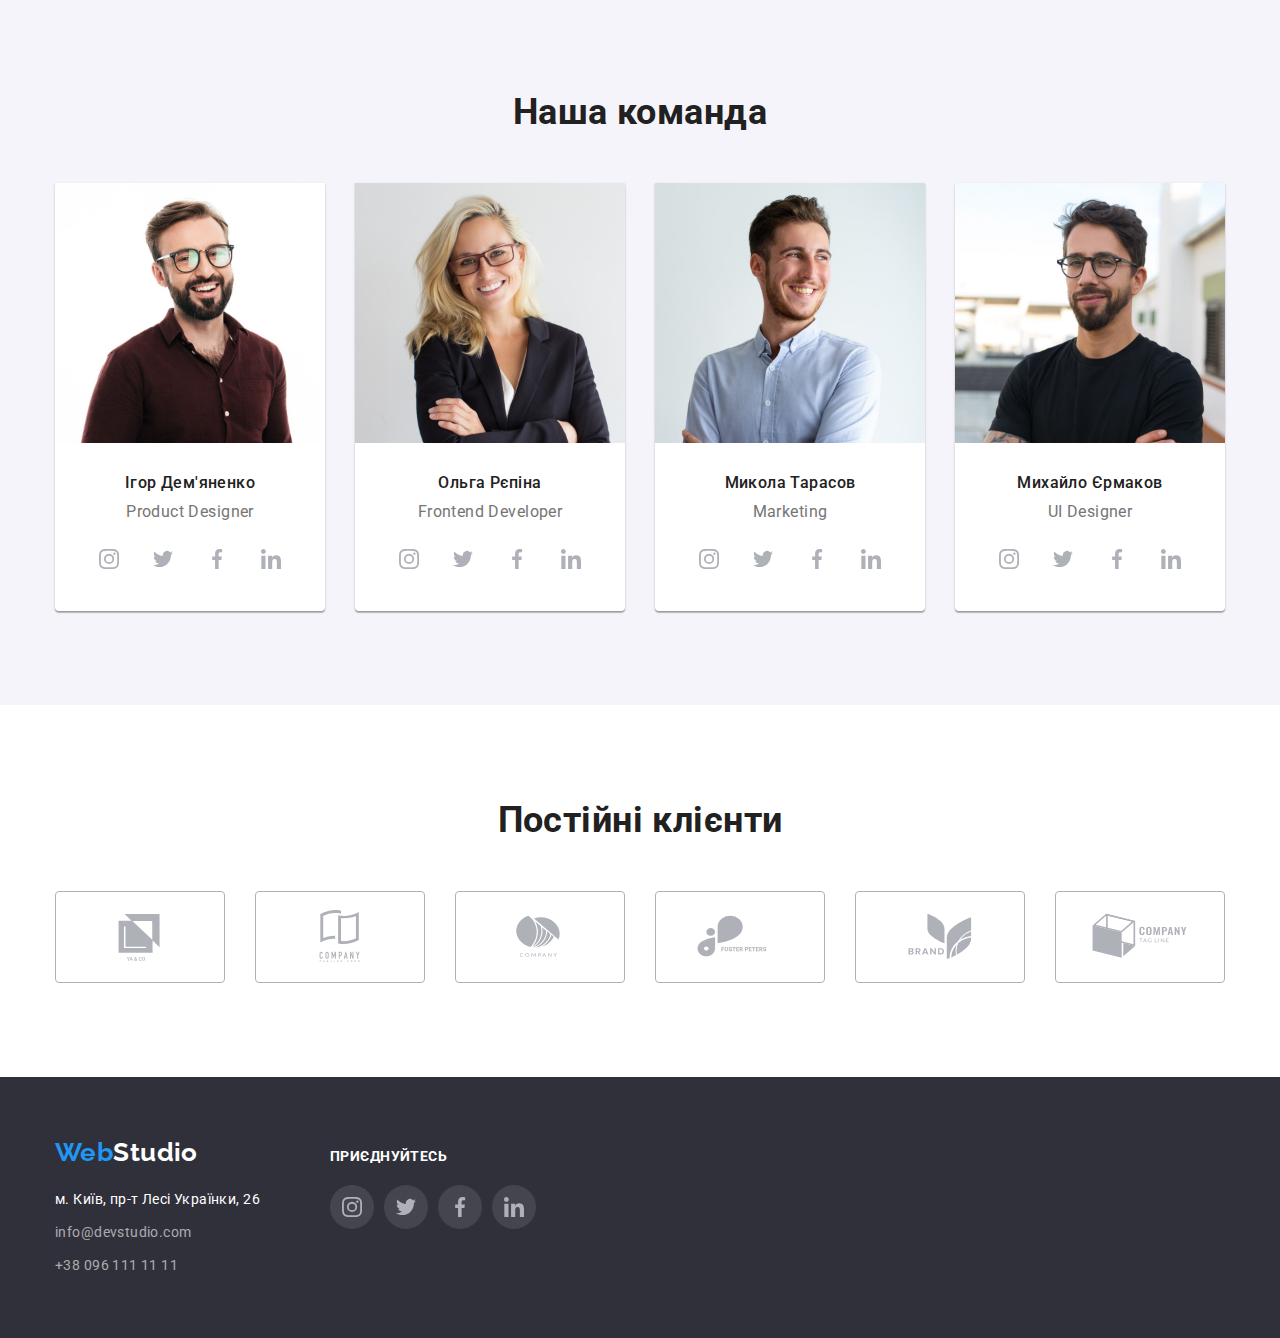
==== commit 337faed0: "add edits" ====
--- a/index.html
+++ b/index.html
@@ -40,14 +40,14 @@
         <ul class="contact-list list">
           <li class="contact-list-item">
             <a class="contact-link link" href="mailto:info@devstudi.com">
-              <svg class="icon-envelope" width="16px" height="12px">
+              <svg class="icon-envelope" width="16" height="12">
                 <use href="./images/icons.svg#icon-envelope"></use></svg
               >info@devstudio.com</a
             >
           </li>
           <li class="contact-list-item">
             <a class="contact-link link" href="tel:80961111111"
-              ><svg class="icon-smartphone" width="10px" height="16px">
+              ><svg class="icon-smartphone" width="10" height="16">
                 <use href="./images/icons.svg#icon-smartphone"></use></svg
               >+38 096 111 11 11</a
             >
@@ -62,7 +62,7 @@
       <section class="hero section">
         <div class="container">
           <h1 class="hero-title">Ефективні рішення для вашого бізнесу</h1>
-          <button class="hero-button" type="button">Замовити послугу</button>
+          <button class="btn-order-service" data-modal-open>Замовити послугу</button>
         </div>
       </section>
 
@@ -74,7 +74,7 @@
           <ul class="features-list list">
             <li class="features-list-item">
               <div class="icon-thumb">
-                <svg class="features-icon" width="70px" height="70px">
+                <svg class="features-icon" width="70" height="70">
                   <use href="./images/icons.svg#icon-antenna"></use>
                 </svg>
               </div>
@@ -86,7 +86,7 @@
             </li>
             <li class="features-list-item">
               <div class="icon-thumb">
-                <svg class="features-icon" width="70px" height="70px">
+                <svg class="features-icon" width="70" height="70">
                   <use href="./images/icons.svg#icon-clock"></use>
                 </svg>
               </div>
@@ -97,7 +97,7 @@
             </li>
             <li class="features-list-item">
               <div class="icon-thumb">
-                <svg class="features-icon" width="70px" height="70px">
+                <svg class="features-icon" width="70" height="70">
                   <use href="./images/icons.svg#icon-diagram"></use>
                 </svg>
               </div>
@@ -108,7 +108,7 @@
             </li>
             <li class="features-list-item">
               <div class="icon-thumb">
-                <svg class="features-icon" width="70px" height="70px">
+                <svg class="features-icon" width="70" height="70">
                   <use href="./images/icons.svg#icon-astronaut"></use>
                 </svg>
               </div>
@@ -133,11 +133,11 @@
                   class="picture"
                   src="./images/work/imga.jpg"
                   alt="Розробка сайтів"
-                  width="370px"
-                  height="294px"
+                  width="370"
+                  height="294"
                 />
 
-                <div class="work-label"><h2 class="work-label-text">Десктопні додатки</h2></div>
+                <h2 class="work-label-text">Десктопні додатки</h2>
               </div>
             </li>
             <li class="work-list-item">
@@ -146,10 +146,10 @@
                   class="picture"
                   src="./images/work/imgb.jpg"
                   alt="Створення мобільних версій сайтів"
-                  width="370px"
-                  height="294px"
+                  width="370"
+                  height="294"
                 />
-                <div class="work-label"><h2 class="work-label-text">Мобільні додатки</h2></div>
+                <h2 class="work-label-text">Мобільні додатки</h2>
               </div>
             </li>
             <li class="work-list-item">
@@ -158,10 +158,10 @@
                   class="picture"
                   src="./images/work/imgc.jpg"
                   alt="Розробка дизайну"
-                  width="370px"
-                  height="294px"
+                  width="370"
+                  height="294"
                 />
-                <div class="work-label"><h2 class="work-label-text">Дизайнерські рішення</h2></div>
+                <h2 class="work-label-text">Дизайнерські рішення</h2>
               </div>
             </li>
           </ul>
@@ -179,8 +179,8 @@
                 class="picture"
                 src="./images/our-team/ihor.jpg"
                 alt="Ігор Дем'яненко"
-                width="270px"
-                height="260px"
+                width="270"
+                height="260"
               />
               <div class="card-description">
                 <h3 class="team-title">Ігор Дем'яненко</h3>
@@ -189,28 +189,28 @@
                 <ul class="social-links-list list">
                   <li class="social-list-item">
                     <a href="#" class="social-link link">
-                      <svg class="social-icon" width="20px" height="20px">
+                      <svg class="social-icon" width="20" height="20">
                         <use href="./images/icons.svg#icon-instagram"></use>
                       </svg>
                     </a>
                   </li>
                   <li class="social-list-item">
                     <a href="" class="social-link link">
-                      <svg class="social-icon" width="20px" height="20px">
+                      <svg class="social-icon" width="20" height="20">
                         <use href="./images/icons.svg#icon-twitter"></use>
                       </svg>
                     </a>
                   </li>
                   <li class="social-list-item">
                     <a href="" class="social-link link">
-                      <svg class="social-icon" width="20px" height="20px">
+                      <svg class="social-icon" width="20" height="20">
                         <use href="./images/icons.svg#icon-facebook"></use>
                       </svg>
                     </a>
                   </li>
                   <li class="social-list-item">
                     <a href="" class="social-link link">
-                      <svg class="social-icon" width="20px" height="20px">
+                      <svg class="social-icon" width="20" height="20">
                         <use href="./images/icons.svg#icon-linkedin"></use>
                       </svg>
                     </a>
@@ -223,8 +223,8 @@
                 class="picture"
                 src="./images/our-team/olga.jpg"
                 alt="Ольга Рєпіна"
-                width="270px"
-                height="260px"
+                width="270"
+                height="260"
               />
               <div class="card-description">
                 <h3 class="team-title">Ольга Рєпіна</h3>
@@ -233,28 +233,28 @@
                 <ul class="social-links-list list">
                   <li class="social-list-item">
                     <a href="#" class="social-link link">
-                      <svg class="social-icon" width="20px" height="20px">
+                      <svg class="social-icon" width="20" height="20">
                         <use href="./images/icons.svg#icon-instagram"></use>
                       </svg>
                     </a>
                   </li>
                   <li class="social-list-item">
                     <a href="" class="social-link link">
-                      <svg class="social-icon" width="20px" height="20px">
+                      <svg class="social-icon" width="20" height="20">
                         <use href="./images/icons.svg#icon-twitter"></use>
                       </svg>
                     </a>
                   </li>
                   <li class="social-list-item">
                     <a href="" class="social-link link">
-                      <svg class="social-icon" width="20px" height="20px">
+                      <svg class="social-icon" width="20" height="20">
                         <use href="./images/icons.svg#icon-facebook"></use>
                       </svg>
                     </a>
                   </li>
                   <li class="social-list-item">
                     <a href="" class="social-link link">
-                      <svg class="social-icon" width="20px" height="20px">
+                      <svg class="social-icon" width="20" height="20">
                         <use href="./images/icons.svg#icon-linkedin"></use>
                       </svg>
                     </a>
@@ -267,8 +267,8 @@
                 class="picture"
                 src="./images/our-team/mykola.jpg"
                 alt="Микола Тарасов"
-                width="270px"
-                height="260px"
+                width="270"
+                height="260"
               />
               <div class="card-description">
                 <h3 class="team-title">Микола Тарасов</h3>
@@ -277,28 +277,28 @@
                 <ul class="social-links-list list">
                   <li class="social-list-item">
                     <a href="#" class="social-link link">
-                      <svg class="social-icon" width="20px" height="20px">
+                      <svg class="social-icon" width="20" height="20">
                         <use href="./images/icons.svg#icon-instagram"></use>
                       </svg>
                     </a>
                   </li>
                   <li class="social-list-item">
                     <a href="" class="social-link link">
-                      <svg class="social-icon" width="20px" height="20px">
+                      <svg class="social-icon" width="20" height="20">
                         <use href="./images/icons.svg#icon-twitter"></use>
                       </svg>
                     </a>
                   </li>
                   <li class="social-list-item">
                     <a href="" class="social-link link">
-                      <svg class="social-icon" width="20px" height="20px">
+                      <svg class="social-icon" width="20" height="20">
                         <use href="./images/icons.svg#icon-facebook"></use>
                       </svg>
                     </a>
                   </li>
                   <li class="social-list-item">
                     <a href="" class="social-link link">
-                      <svg class="social-icon" width="20px" height="20px">
+                      <svg class="social-icon" width="20" height="20">
                         <use href="./images/icons.svg#icon-linkedin"></use>
                       </svg>
                     </a>
@@ -311,8 +311,8 @@
                 class="picture"
                 src="./images/our-team/mykhailo.jpg"
                 alt="Михайло Єрмаков"
-                width="270px"
-                height="260px"
+                width="270"
+                height="260"
               />
               <div class="card-description">
                 <h3 class="team-title">Михайло Єрмаков</h3>
@@ -321,28 +321,28 @@
                 <ul class="social-links-list list">
                   <li class="social-list-item">
                     <a href="#" class="social-link link">
-                      <svg class="social-icon" width="20px" height="20px">
+                      <svg class="social-icon" width="20" height="20">
                         <use href="./images/icons.svg#icon-instagram"></use>
                       </svg>
                     </a>
                   </li>
                   <li class="social-list-item">
                     <a href="" class="social-link link">
-                      <svg class="social-icon" width="20px" height="20px">
+                      <svg class="social-icon" width="20" height="20">
                         <use href="./images/icons.svg#icon-twitter"></use>
                       </svg>
                     </a>
                   </li>
                   <li class="social-list-item">
                     <a href="" class="social-link link">
-                      <svg class="social-icon" width="20px" height="20px">
+                      <svg class="social-icon" width="20" height="20">
                         <use href="./images/icons.svg#icon-facebook"></use>
                       </svg>
                     </a>
                   </li>
                   <li class="social-list-item">
                     <a href="" class="social-link link">
-                      <svg class="social-icon" width="20px" height="20px">
+                      <svg class="social-icon" width="20" height="20">
                         <use href="./images/icons.svg#icon-linkedin"></use>
                       </svg>
                     </a>
@@ -362,42 +362,42 @@
           <ul class="clients-list list">
             <li class="client-list-item">
               <a href="" class="client-link link">
-                <svg class="client-icon" width="160px" height="60px">
+                <svg class="client-icon" width="160" height="60">
                   <use href="./images/icons.svg#icon-logo-one"></use>
                 </svg>
               </a>
             </li>
             <li class="client-list-item">
               <a href="" class="client-link link">
-                <svg class="client-icon" width="160px" height="60px">
+                <svg class="client-icon" width="160" height="60">
                   <use href="./images/icons.svg#icon-logo-two"></use>
                 </svg>
               </a>
             </li>
             <li class="client-list-item">
               <a href="" class="client-link link">
-                <svg class="client-icon" width="160px" height="60px">
+                <svg class="client-icon" width="160" height="60">
                   <use href="./images/icons.svg#icon-logo-three"></use>
                 </svg>
               </a>
             </li>
             <li class="client-list-item">
               <a href="" class="client-link link">
-                <svg class="client-icon" width="160px" height="60px">
+                <svg class="client-icon" width="160" height="60">
                   <use href="./images/icons.svg#icon-logo-four"></use>
                 </svg>
               </a>
             </li>
             <li class="client-list-item">
               <a href="" class="client-link link">
-                <svg class="client-icon" width="160px" height="60px">
+                <svg class="client-icon" width="160" height="60">
                   <use href="./images/icons.svg#icon-logo-five"></use>
                 </svg>
               </a>
             </li>
             <li class="client-list-item">
               <a href="" class="client-link link">
-                <svg class="client-icon" width="160px" height="60px">
+                <svg class="client-icon" width="160" height="60">
                   <use href="./images/icons.svg#icon-logo-six"></use>
                 </svg>
               </a>
@@ -405,6 +405,18 @@
           </ul>
         </div>
       </section>
+
+      <!-- Модальне вікно -->
+
+      <div class="backdrop is-hidden" data-modal>
+        <div class="modal">
+          <button class="btn-close-modal" data-modal-close>
+            <svg class="close-icon" width="18" height="18">
+              <use href="./images/icons.svg#icon-close"></use>
+            </svg>
+          </button>
+        </div>
+      </div>
     </main>
 
     <!-- Футер -->
@@ -441,28 +453,28 @@
           <ul class="social-links-list list">
             <li class="social-list-item">
               <a href="#" class="social-link link">
-                <svg class="social-icon" width="20px" height="20px">
+                <svg class="social-icon" width="20" height="20">
                   <use href="./images/icons.svg#icon-instagram"></use>
                 </svg>
               </a>
             </li>
             <li class="social-list-item">
               <a href="" class="social-link link">
-                <svg class="social-icon" width="20px" height="20px">
+                <svg class="social-icon" width="20" height="20">
                   <use href="./images/icons.svg#icon-twitter"></use>
                 </svg>
               </a>
             </li>
             <li class="social-list-item">
               <a href="" class="social-link link">
-                <svg class="social-icon" width="20px" height="20px">
+                <svg class="social-icon" width="20" height="20">
                   <use href="./images/icons.svg#icon-facebook"></use>
                 </svg>
               </a>
             </li>
             <li class="social-list-item">
               <a href="" class="social-link link">
-                <svg class="social-icon" width="20px" height="20px">
+                <svg class="social-icon" width="20" height="20">
                   <use href="./images/icons.svg#icon-linkedin"></use>
                 </svg>
               </a>
@@ -471,5 +483,8 @@
         </div>
       </div>
     </footer>
+
+    <!-- "Замовити послугу" -->
+    <script src="./js/modal.js"></script>
   </body>
 </html>
--- a/css/styles.css
+++ b/css/styles.css
@@ -16,6 +16,7 @@
   --bg-site-color: #f5f5f5;
   --bg-footer-color: #2f303a;
   --bg-hero-color: #c4c4c4;
+
   --bg-features-icon-color: #f5f4fa;
   --bg-team-section-color: #f5f4fa;
   --bg-team-card-color: #ffffff;
@@ -28,6 +29,8 @@
   --section-title-font-size: 36px;
 
   --portfolio-btn-bgcolor: #f5f4fa;
+
+  --transition-time-and-function: 250ms cubic-bezier(0.4, 0, 0.2, 1);
 }
 
 body {
@@ -131,26 +134,28 @@
 }
 
 .nav-link {
-  transition: color 250ms cubic-bezier(0.4, 0, 0.2, 1);
-
   padding-top: 32px;
   padding-bottom: 32px;
 
   color: var(--nav-link-text-color);
-}
+
+  transition: color var(--transition-time-and-function);
+}
+
 .nav-link.current {
-  flex-direction: column;
-  padding-bottom: 0;
+  position: relative;
   color: var(--accent-color);
 }
 
 .nav-link.current::after {
+  position: absolute;
+  left: 0;
+  bottom: -1px;
   content: '';
   display: block;
   height: 4px;
   width: 100%;
   border-radius: 2px;
-  margin-top: 32px;
   background-color: var(--accent-color);
 }
 
@@ -161,13 +166,13 @@
 }
 
 .top .contact-link {
-  transition: color 250ms cubic-bezier(0.4, 0, 0.2, 1);
-
   align-items: center;
   padding-top: 32px;
   padding-bottom: 32px;
 
   color: var(--primary-text-color);
+
+  transition: color var(--transition-time-and-function);
 }
 
 .nav-link,
@@ -175,6 +180,7 @@
   display: flex;
   align-items: center;
   justify-content: center;
+
   font-weight: 500;
   line-height: 1.14;
   letter-spacing: 0.02em;
@@ -186,22 +192,29 @@
   margin-right: 10px;
 }
 
+.nav-link:hover,
+.nav-link:focus,
+.top .contact-link:hover,
+.top .contact-link:focus {
+  color: var(--accent-color);
+}
+
 /* ===== HERO ===== */
 
 .hero {
-  text-align: center;
   max-width: 1600px;
   margin-right: auto;
   margin-left: auto;
   padding-top: 200px;
   padding-bottom: 200px;
 
+  text-align: center;
+
   background-image: linear-gradient(rgba(47, 48, 58, 0.4), rgba(47, 48, 58, 0.4)),
     url('../images/header-bg.jpg');
   background-repeat: no-repeat;
   background-position: center;
   background-size: cover;
-
   background-color: var(--bg-hero-color);
 }
 
@@ -220,12 +233,9 @@
   color: var(--secondary-title-color);
 }
 
-.hero-button {
+.btn-order-service {
   width: 216px;
   height: 50px;
-  box-shadow: 0px 4px 4px rgba(0, 0, 0, 0.15);
-  border-radius: 4px;
-  border-color: transparent;
 
   font-family: inherit;
   font-weight: 700;
@@ -234,12 +244,20 @@
   letter-spacing: 0.06em;
 
   color: var(--secondary-title-color);
-  background: var(--accent-color);
+  background-color: var(--accent-color);
+  border-radius: 4px;
+  border-color: transparent;
+  box-shadow: 0px 4px 4px rgba(0, 0, 0, 0.15);
+
   cursor: pointer;
 }
 
-.hero-button:active {
-  background: #188ce8;
+.btn-order-service:active {
+  background-color: #188ce8;
+}
+
+.btn-order-service:focus {
+  color: var(--accent-color);
 }
 
 /* ===== FEATURES ===== */
@@ -270,8 +288,9 @@
   justify-content: center;
   align-items: center;
   height: 120px;
+  margin-bottom: 30px;
+
   border-radius: 4px;
-  margin-bottom: 30px;
   background-color: var(--bg-features-icon-color);
 }
 
@@ -303,18 +322,20 @@
   position: relative;
 }
 
-.work-label {
+.work-label-text {
   position: absolute;
   bottom: 0;
-  display: flex;
-  justify-content: center;
-  align-items: center;
+  left: 0;
+
   width: 370px;
   height: 70px;
+
+  display: flex;
+  justify-content: center;
+  align-items: center;
+
   background-color: rgba(47, 48, 58, 0.8);
-}
-
-.work-label-text {
+
   font-size: 14px;
   line-height: 1.14;
   text-transform: uppercase;
@@ -327,6 +348,7 @@
   max-width: 1600px;
   margin-left: auto;
   margin-right: auto;
+
   text-align: center;
   background-color: var(--bg-team-section-color);
 }
@@ -334,6 +356,7 @@
 .team .section-title {
   margin-bottom: 50px;
 }
+
 .team-list {
   display: flex;
   flex-basis: calc((100% - 90px) / 4);
@@ -342,10 +365,9 @@
 
 .team-list-item {
   background-color: var(--bg-team-card-color);
-
+  border-radius: 0px 0px 4px 4px;
   box-shadow: 0px 1px 3px rgba(0, 0, 0, 0.12), 0px 1px 1px rgba(0, 0, 0, 0.14),
     0px 2px 1px rgba(0, 0, 0, 0.2);
-  border-radius: 0px 0px 4px 4px;
 }
 
 .team .card-description {
@@ -355,8 +377,8 @@
 
 .team-title {
   margin-bottom: 10px;
+
   font-weight: 500;
-
   color: var(--primary-title-color);
 }
 
@@ -377,15 +399,17 @@
 }
 
 .social-link {
-  display: flex;
-  align-items: center;
-  justify-content: center;
   width: 44px;
   height: 44px;
+
+  display: flex;
+  align-items: center;
+  justify-content: center;
+
+  background-color: #ffffff;
   border-radius: 50%;
-  background-color: #ffffff;
-
-  transition: background-color 250ms cubic-bezier(0.4, 0, 0.2, 1);
+
+  transition: background-color var(--transition-time-and-function);
 }
 
 .social-link:hover,
@@ -394,9 +418,10 @@
 }
 
 .social-icon {
-  transition: fill 250ms cubic-bezier(0.4, 0, 0.2, 1);
+  transition: fill var(--transition-time-and-function);
   fill: var(--icons-color);
 }
+
 .social-link:hover .social-icon,
 .social-link:focus .social-icon {
   fill: #ffffff;
@@ -405,10 +430,11 @@
 /* ===== CLIENTS ===== */
 
 .clients-title {
+  margin-bottom: 50px;
+
   font-size: 36px;
   line-height: 1.17;
   text-align: center;
-  margin-bottom: 50px;
 
   color: var(--primary-title-color);
 }
@@ -419,15 +445,16 @@
 }
 
 .client-link {
-  transition: border 250ms cubic-bezier(0.4, 0, 0.2, 1);
-
-  display: flex;
-  justify-content: center;
-  align-items: center;
   width: 170px;
   height: 92px;
   border: 1px solid #afb1b8;
   border-radius: 4px;
+
+  display: flex;
+  justify-content: center;
+  align-items: center;
+
+  transition: border var(--transition-time-and-function);
 }
 
 .client-link:hover,
@@ -436,7 +463,7 @@
 }
 
 .client-icon {
-  transition: fill 250ms cubic-bezier(0.4, 0, 0.2, 1);
+  transition: fill var(--transition-time-and-function);
   fill: var(--icons-color);
 }
 
@@ -448,9 +475,10 @@
 /* ===== FOOTER ===== */
 
 .footer {
-  background-color: var(--bg-footer-color);
   padding-top: 60px;
   padding-bottom: 60px;
+
+  background-color: var(--bg-footer-color);
 }
 
 .footer .container {
@@ -478,12 +506,17 @@
 }
 
 .footer .contact-link {
-  transition: color 250ms cubic-bezier(0.4, 0, 0.2, 1);
+  transition: color var(--transition-time-and-function);
 
   line-height: 1.71;
   font-style: normal;
 
   color: var(--footer-contacts-color);
+}
+
+.footer .contact-link:hover,
+.footer .contact-link:focus {
+  color: var(--accent-color);
 }
 
 .join-title {
@@ -503,16 +536,6 @@
 .join .social-link:focus {
   background-color: var(--accent-color);
 }
-/* ===== hover & focus ===== */
-
-.logo:focus,
-.nav-link:hover,
-.nav-link:focus,
-.contact-link:hover,
-.contact-link:focus,
-.button:focus {
-  color: var(--accent-color);
-}
 
 /* ===== PORTFOLIO ===== */
 
@@ -535,8 +558,8 @@
   font-size: 16px;
   line-height: 1.62;
 
-  transition: background-color 250ms cubic-bezier(0.4, 0, 0.2, 1),
-    color 250ms cubic-bezier(0.4, 0, 0.2, 1), box-shadow 250ms cubic-bezier(0.4, 0, 0.2, 1);
+  transition: background-color var(--transition-time-and-function),
+    color var(--transition-time-and-function), box-shadow var(--transition-time-and-function);
 
   background-color: var(--portfolio-btn-bgcolor);
   color: var(--primary-title-color);
@@ -571,8 +594,7 @@
 
 .example-link {
   display: block;
-
-  transition: box-shadow 250ms cubic-bezier(0.4, 0, 0.2, 1);
+  transition: box-shadow var(--transition-time-and-function);
 }
 
 .example-link:hover,
@@ -581,12 +603,45 @@
     1px 4px 6px rgba(0, 0, 0, 0.16);
 }
 
+/* overlay */
+
+.example-picture {
+  position: relative;
+  overflow: hidden;
+}
+
+.overlay {
+  position: absolute;
+  top: 0;
+  left: 0;
+  overflow: auto;
+
+  width: 100%;
+  height: 100%;
+  padding: 63px 24px;
+
+  transform: translateY(100%);
+  transition: transform var(--transition-time-and-function);
+  background-color: rgba(33, 150, 243, 0.9);
+}
+
+.example-link:hover .overlay {
+  transform: translateY(0);
+}
+
+.example-description {
+  font-size: 18px;
+  line-height: 1.56;
+  letter-spacing: 0.03em;
+  color: #ffffff;
+}
+
+/* overlay */
+
 .examples .card-description {
   padding: 20px 24px;
-
-  border-bottom: 1px solid #eeeeee;
-  border-left: 1px solid #eeeeee;
-  border-right: 1px solid #eeeeee;
+  border: 1px solid #eeeeee;
+  border-top: none;
 }
 
 .portfolio-title {
@@ -603,3 +658,57 @@
   font-size: var(--portfolio-text-font-size);
   line-height: 1.88;
 }
+
+/* ===== MODAL ===== */
+
+.backdrop {
+  position: fixed;
+  top: 0;
+  left: 0;
+  width: 100%;
+  height: 100%;
+
+  background-color: rgba(0, 0, 0, 0.2);
+
+  transition: opacity 350ms cubic-bezier(0.4, 0, 0.2, 1),
+    visibility 350ms cubic-bezier(0.4, 0, 0.2, 1), transform 350ms cubic-bezier(0.4, 0, 0.2, 1);
+}
+
+.modal {
+  position: absolute;
+  left: 50%;
+  top: 50%;
+  transform: translate(-50%, -50%);
+
+  width: 528px;
+  height: 582px;
+
+  background: #ffffff;
+  border-radius: 4px;
+  box-shadow: 0px 1px 3px rgba(0, 0, 0, 0.12), 0px 1px 1px rgba(0, 0, 0, 0.14),
+    0px 2px 1px rgba(0, 0, 0, 0.2);
+}
+
+.btn-close-modal {
+  position: absolute;
+  right: 8px;
+  top: 8px;
+
+  width: 30px;
+  height: 30px;
+
+  display: flex;
+  justify-content: center;
+  align-items: center;
+
+  background: #ffffff;
+  border: 1px solid rgba(0, 0, 0, 0.1);
+  border-radius: 50%;
+}
+
+.is-hidden {
+  visibility: hidden;
+  opacity: 0;
+  pointer-events: none;
+  transform: scale(0, 0);
+}
